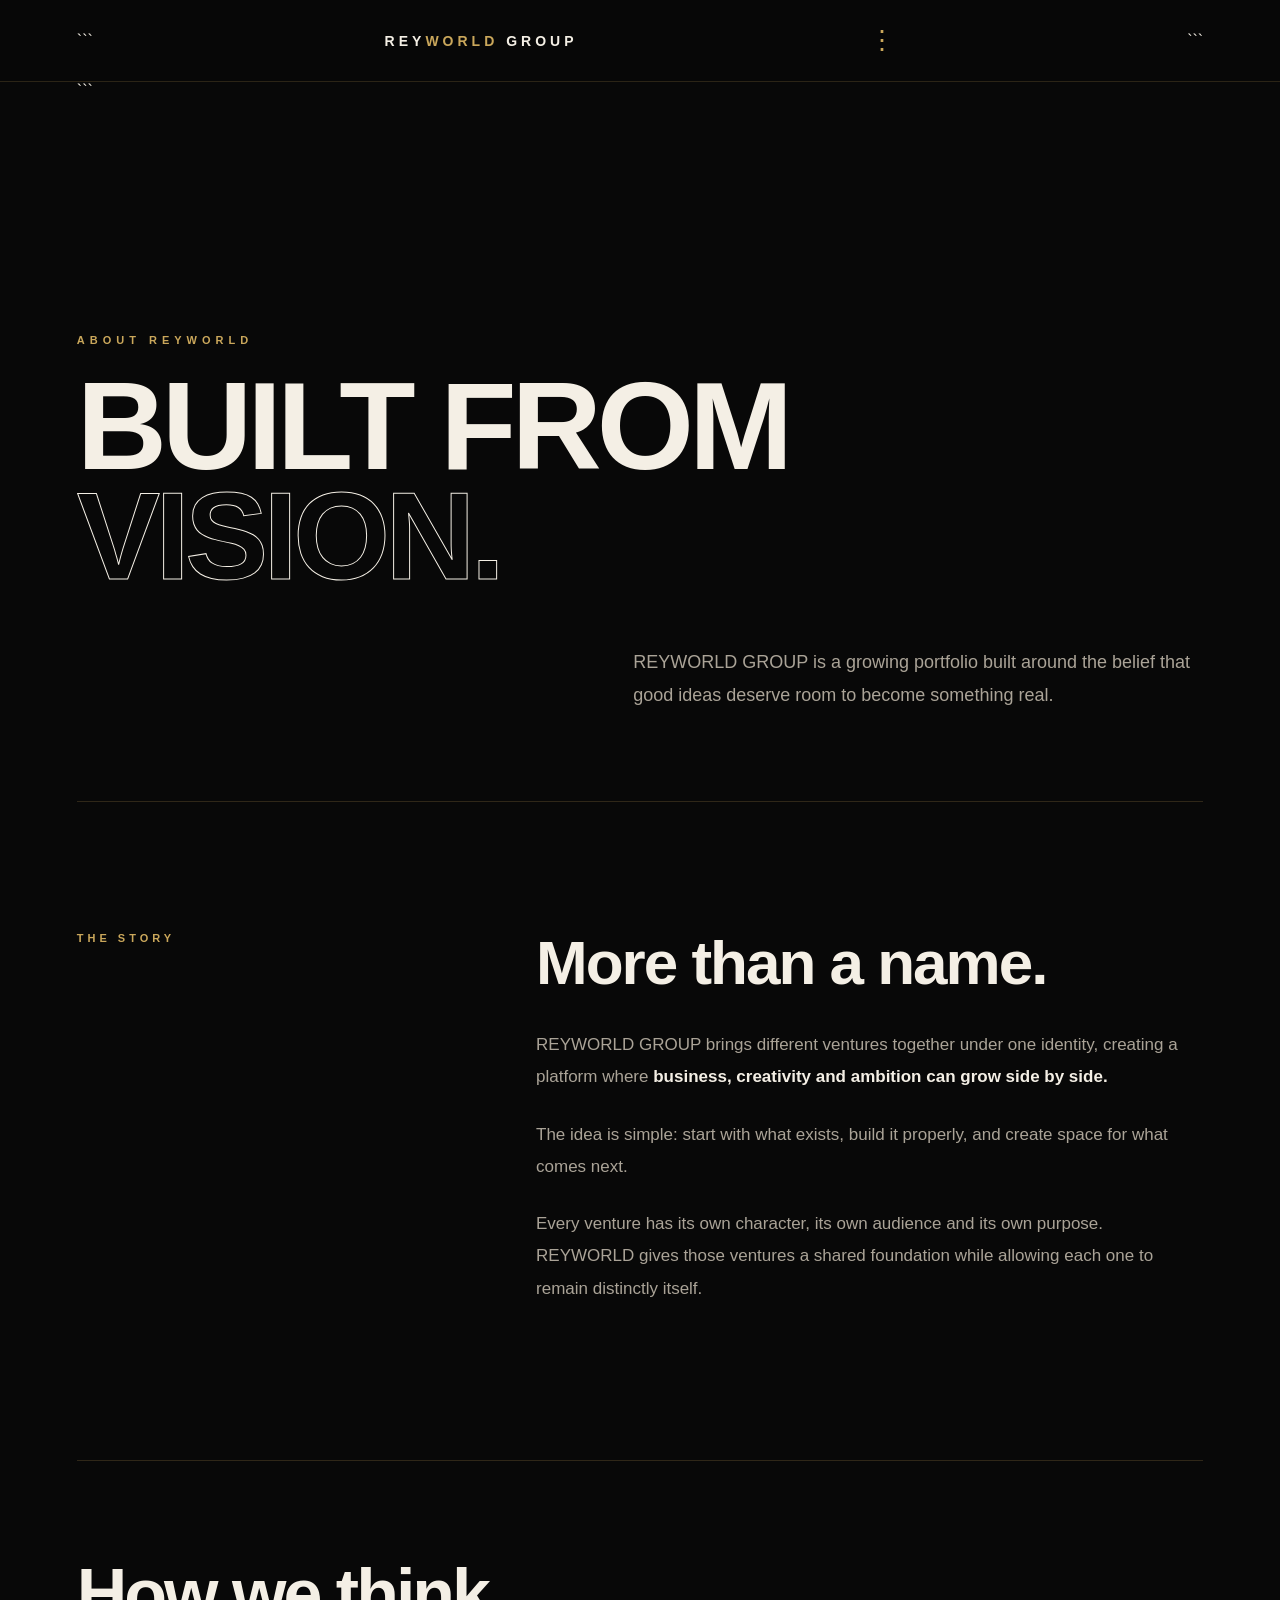
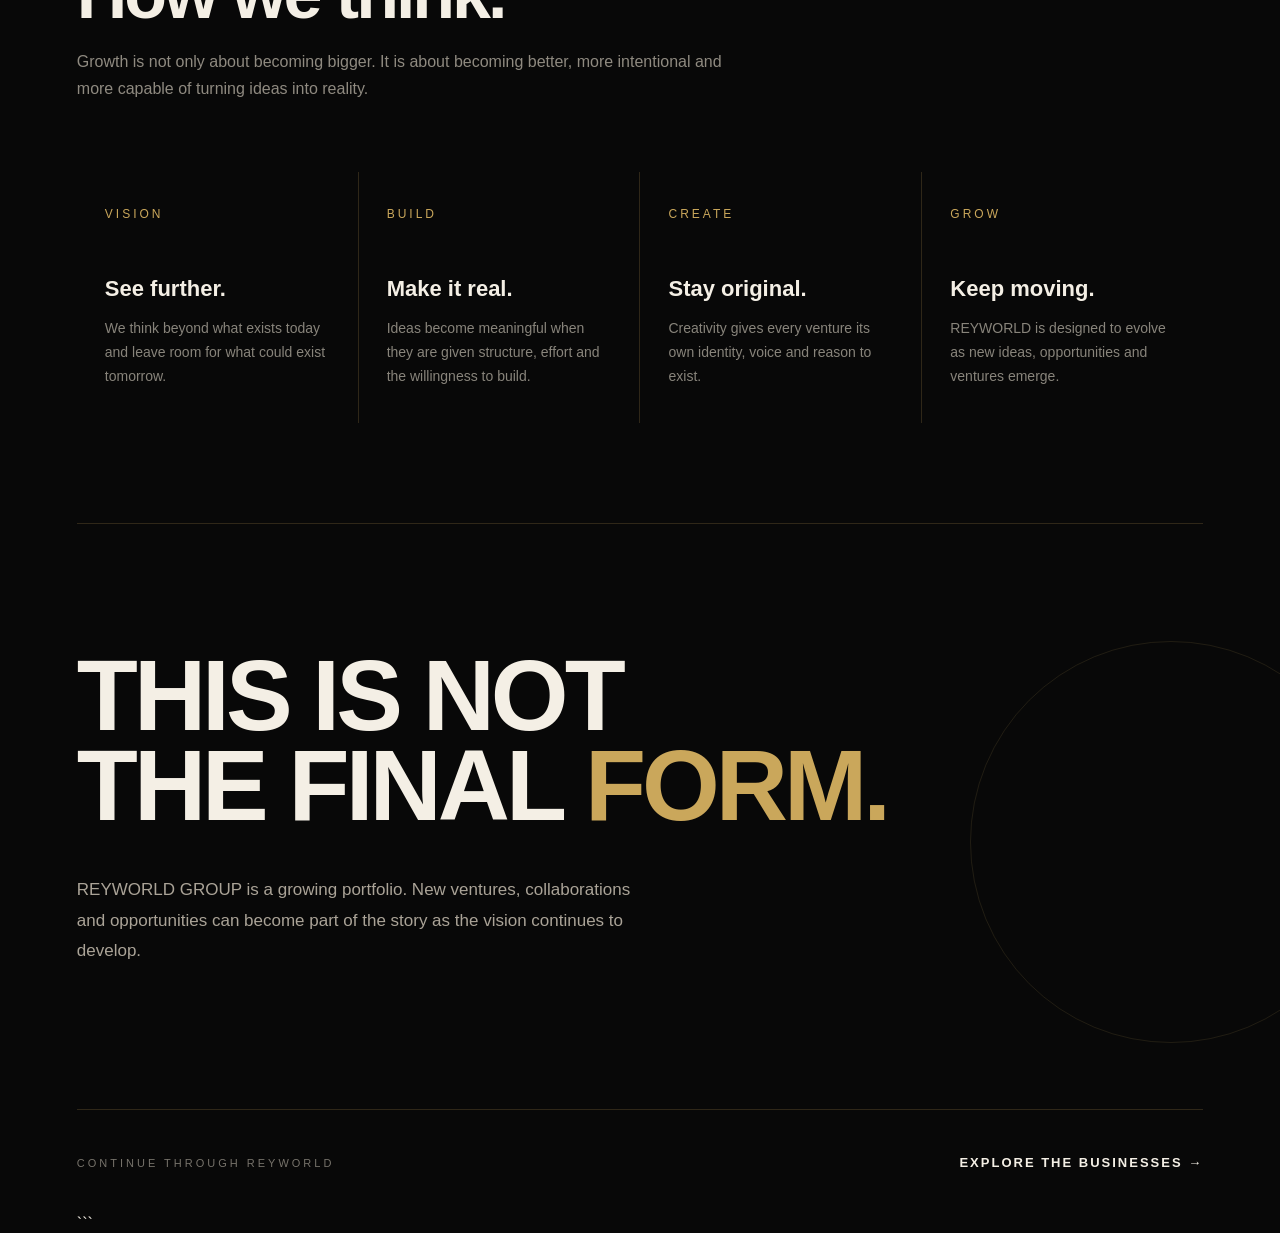
==== about.html @ 10439ef0 "Create about.html" ====
<!DOCTYPE html>

<html lang="en">
<head>
<meta charset="UTF-8">
<meta name="viewport" content="width=device-width, initial-scale=1.0">

<title>About | REYWORLD GROUP</title>

<style>
* {
    box-sizing: border-box;
}

html {
    scroll-behavior: smooth;
}

body {
    margin: 0;
    background: #080808;
    color: #f4efe5;
    font-family: Arial, Helvetica, sans-serif;
}

/* =========================
   NAV
========================= */

nav {
    position: sticky;
    top: 0;
    z-index: 1000;

    display: flex;
    justify-content: space-between;
    align-items: center;

    padding: 25px 6%;

    background: rgba(8, 8, 8, 0.96);
    border-bottom: 1px solid rgba(202, 167, 91, 0.18);
}

.logo {
    color: #f4efe5;
    font-size: 14px;
    font-weight: bold;
    letter-spacing: 4px;
}

.logo span {
    color: #caa75b;
}

.menu {
    color: #caa75b;
    font-size: 26px;
}

/* =========================
   PAGE
========================= */

.page {
    width: min(1200px, 88%);
    margin: auto;
}

/* =========================
   INTRO
========================= */

.intro {
    min-height: 78vh;

    display: flex;
    align-items: flex-end;

    padding: 100px 0 90px;

    border-bottom: 1px solid rgba(202, 167, 91, 0.2);
}

.intro-inner {
    width: 100%;
}

.eyebrow {
    margin-bottom: 25px;

    color: #caa75b;

    font-size: 11px;
    font-weight: bold;
    letter-spacing: 5px;
    text-transform: uppercase;
}

.intro h1 {
    max-width: 950px;

    margin: 0;

    font-size: clamp(55px, 10vw, 125px);
    line-height: 0.88;
    letter-spacing: -5px;
    text-transform: uppercase;
}

.intro h1 span {
    color: transparent;
    -webkit-text-stroke: 1px #f4efe5;
}

.intro-text {
    max-width: 570px;

    margin: 55px 0 0 auto;

    color: #aaa397;

    font-size: 18px;
    line-height: 1.8;
}

/* =========================
   STORY
========================= */

.story {
    display: grid;

    grid-template-columns: 0.7fr 1.3fr;

    gap: 100px;

    padding: 130px 0;
}

.story-label {
    color: #caa75b;

    font-size: 11px;
    font-weight: bold;
    letter-spacing: 4px;
    text-transform: uppercase;
}

.story-content h2 {
    margin: 0 0 35px;

    font-size: clamp(35px, 5vw, 62px);
    line-height: 1;
    letter-spacing: -2px;
}

.story-content p {
    margin: 0 0 25px;

    color: #aaa397;

    font-size: 17px;
    line-height: 1.9;
}

.story-content p strong {
    color: #f4efe5;
}

/* =========================
   VALUES
========================= */

.values {
    padding: 100px 0;

    border-top: 1px solid rgba(202, 167, 91, 0.2);
    border-bottom: 1px solid rgba(202, 167, 91, 0.2);
}

.values-title {
    max-width: 650px;

    margin-bottom: 70px;
}

.values-title h2 {
    margin: 0 0 20px;

    font-size: clamp(38px, 6vw, 70px);
    line-height: 0.95;
    letter-spacing: -3px;
}

.values-title p {
    margin: 0;

    color: #8f8a80;

    font-size: 16px;
    line-height: 1.7;
}

.value-grid {
    display: grid;

    grid-template-columns: repeat(4, 1fr);

    gap: 1px;

    background: rgba(202, 167, 91, 0.2);
}

.value {
    min-height: 230px;

    padding: 35px 28px;

    background: #080808;
}

.value-number {
    color: #caa75b;

    font-size: 12px;
    letter-spacing: 3px;
}

.value h3 {
    margin: 55px 0 15px;

    font-size: 22px;
}

.value p {
    margin: 0;

    color: #88847b;

    font-size: 14px;
    line-height: 1.7;
}

/* =========================
   GROWTH
========================= */

.growth {
    position: relative;

    min-height: 65vh;

    display: flex;
    align-items: center;

    padding: 120px 0;
}

.growth::before {
    content: "";

    position: absolute;

    right: -15%;
    top: 20%;

    width: 400px;
    height: 400px;

    border: 1px solid rgba(202, 167, 91, 0.13);

    border-radius: 50%;
}

.growth-content {
    position: relative;
    z-index: 2;
}

.growth h2 {
    max-width: 900px;

    margin: 0;

    font-size: clamp(48px, 8vw, 100px);

    line-height: 0.9;

    letter-spacing: -4px;

    text-transform: uppercase;
}

.growth h2 span {
    color: #caa75b;
}

.growth p {
    max-width: 560px;

    margin-top: 45px;

    color: #aaa397;

    font-size: 17px;
    line-height: 1.8;
}

/* =========================
   NEXT
========================= */

.next {
    display: flex;
    justify-content: space-between;
    align-items: center;

    padding: 45px 0;

    border-top: 1px solid rgba(202, 167, 91, 0.2);
}

.next span {
    color: #77736b;

    font-size: 11px;
    letter-spacing: 3px;
    text-transform: uppercase;
}

.next a {
    color: #f4efe5;

    text-decoration: none;

    font-size: 13px;
    font-weight: bold;

    letter-spacing: 2px;
    text-transform: uppercase;

    transition: 0.3s;
}

.next a:hover {
    color: #caa75b;
}

/* =========================
   MOBILE
========================= */

@media (max-width: 800px) {

    .page {
        width: 84%;
    }

    .intro {
        min-height: 70vh;
        padding: 80px 0;
    }

    .intro h1 {
        letter-spacing: -3px;
    }

    .intro-text {
        margin: 40px 0 0;
        font-size: 16px;
    }

    .story {
        grid-template-columns: 1fr;
        gap: 35px;
        padding: 90px 0;
    }

    .value-grid {
        grid-template-columns: 1fr 1fr;
    }

    .value {
        min-height: 210px;
    }

    .growth {
        min-height: 60vh;
        padding: 90px 0;
    }

    .growth h2 {
        letter-spacing: -3px;
    }
}

@media (max-width: 520px) {

    .value-grid {
        grid-template-columns: 1fr;
    }

    .value {
        min-height: auto;
    }

    .next {
        gap: 20px;
    }
}
</style>

</head>

<body>

<nav>

```
<div class="logo">
    REY<span>WORLD</span> GROUP
</div>

<div class="menu">
    ⋮
</div>
```

</nav>

<main class="page">

```
<section class="intro">

    <div class="intro-inner">

        <div class="eyebrow">
            About REYWORLD
        </div>

        <h1>
            Built from
            <span>vision.</span>
        </h1>

        <p class="intro-text">
            REYWORLD GROUP is a growing portfolio built around
            the belief that good ideas deserve room to become
            something real.
        </p>

    </div>

</section>


<section class="story">

    <div class="story-label">
        The story
    </div>

    <div class="story-content">

        <h2>
            More than a name.
        </h2>

        <p>
            REYWORLD GROUP brings different ventures together
            under one identity, creating a platform where
            <strong>business, creativity and ambition can grow side by side.</strong>
        </p>

        <p>
            The idea is simple: start with what exists, build it
            properly, and create space for what comes next.
        </p>

        <p>
            Every venture has its own character, its own audience
            and its own purpose. REYWORLD gives those ventures a
            shared foundation while allowing each one to remain
            distinctly itself.
        </p>

    </div>

</section>


<section class="values">

    <div class="values-title">

        <h2>
            How we think.
        </h2>

        <p>
            Growth is not only about becoming bigger.
            It is about becoming better, more intentional
            and more capable of turning ideas into reality.
        </p>

    </div>


    <div class="value-grid">

        <article class="value">

            <div class="value-number">
                VISION
            </div>

            <h3>
                See further.
            </h3>

            <p>
                We think beyond what exists today and leave
                room for what could exist tomorrow.
            </p>

        </article>


        <article class="value">

            <div class="value-number">
                BUILD
            </div>

            <h3>
                Make it real.
            </h3>

            <p>
                Ideas become meaningful when they are given
                structure, effort and the willingness to build.
            </p>

        </article>


        <article class="value">

            <div class="value-number">
                CREATE
            </div>

            <h3>
                Stay original.
            </h3>

            <p>
                Creativity gives every venture its own identity,
                voice and reason to exist.
            </p>

        </article>


        <article class="value">

            <div class="value-number">
                GROW
            </div>

            <h3>
                Keep moving.
            </h3>

            <p>
                REYWORLD is designed to evolve as new ideas,
                opportunities and ventures emerge.
            </p>

        </article>

    </div>

</section>


<section class="growth">

    <div class="growth-content">

        <h2>
            This is not<br>
            the final <span>form.</span>
        </h2>

        <p>
            REYWORLD GROUP is a growing portfolio. New ventures,
            collaborations and opportunities can become part of
            the story as the vision continues to develop.
        </p>

    </div>

</section>


<div class="next">

    <span>
        Continue through REYWORLD
    </span>

    <a href="businesses.html">
        Explore the businesses →
    </a>

</div>
```

</main>

</body>
</html>
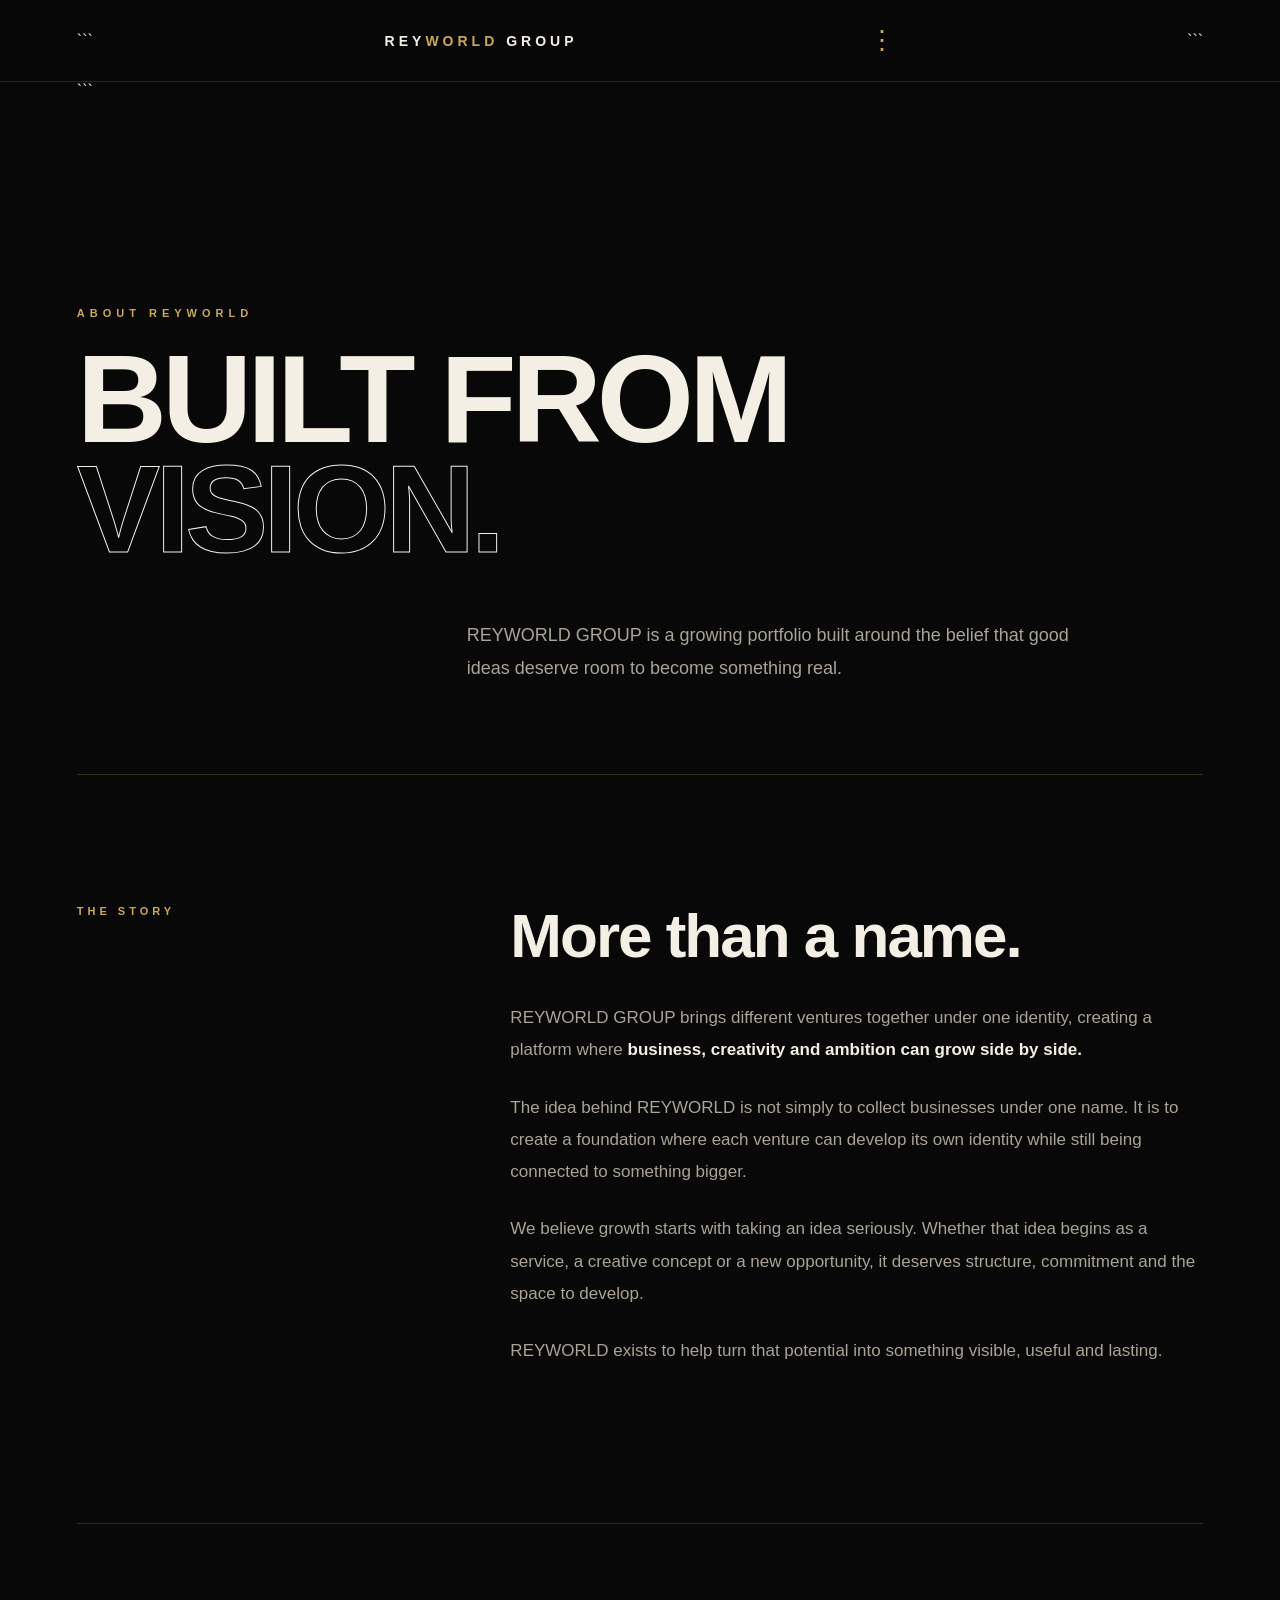
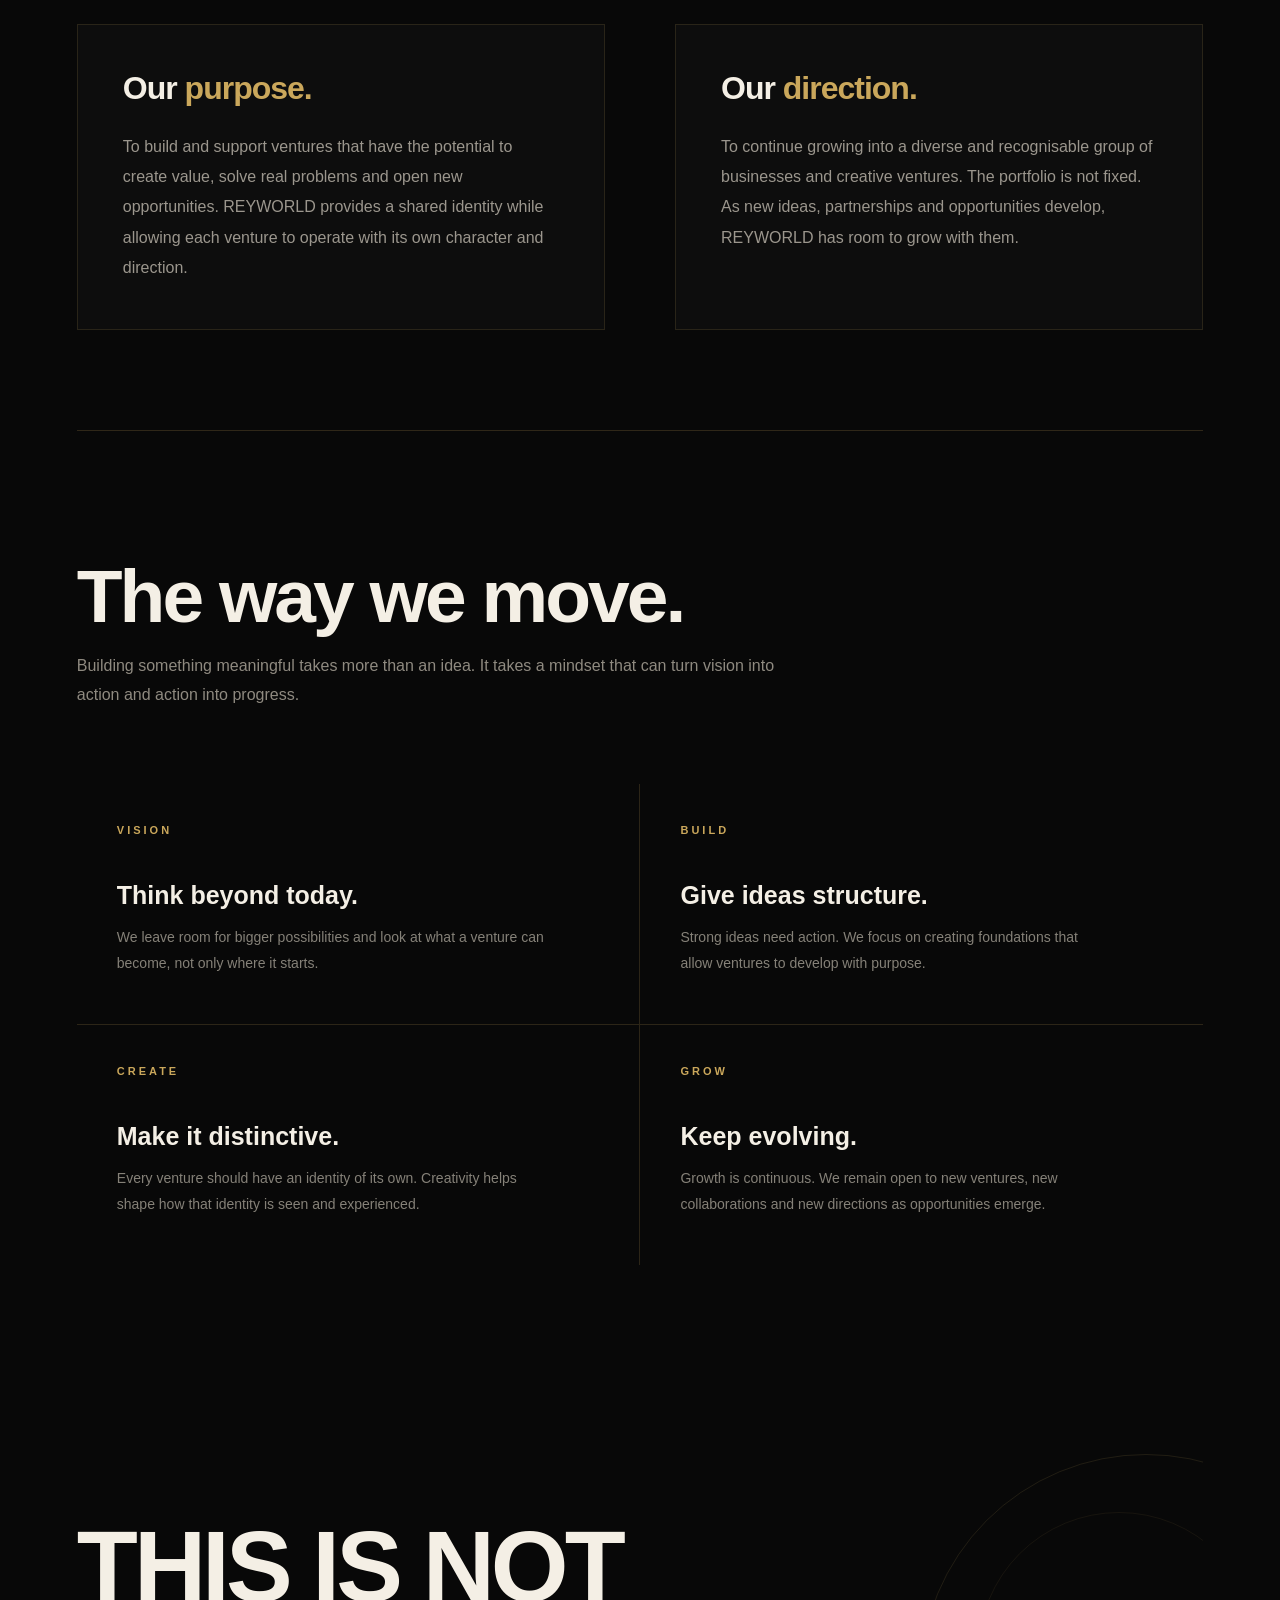
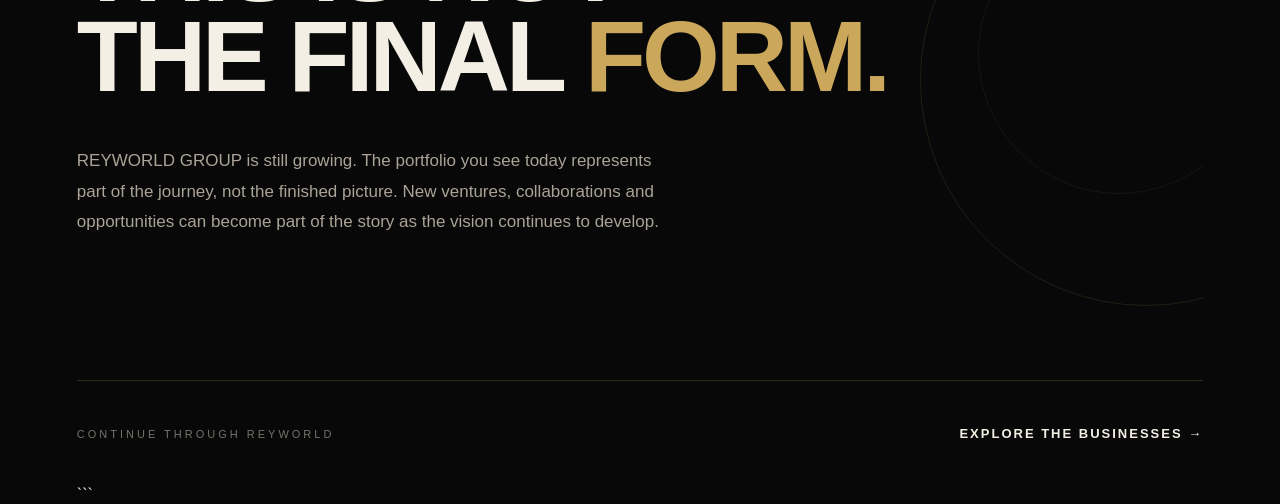
==== commit 54500298: "Update about.html" ====
--- a/about.html
+++ b/about.html
@@ -24,7 +24,7 @@
 }
 
 /* =========================
-   NAV
+   NAVIGATION
 ========================= */
 
 nav {
@@ -38,7 +38,7 @@
 
     padding: 25px 6%;
 
-    background: rgba(8, 8, 8, 0.96);
+    background: rgba(8, 8, 8, 0.97);
     border-bottom: 1px solid rgba(202, 167, 91, 0.18);
 }
 
@@ -72,7 +72,7 @@
 ========================= */
 
 .intro {
-    min-height: 78vh;
+    min-height: 75vh;
 
     display: flex;
     align-items: flex-end;
@@ -80,10 +80,6 @@
     padding: 100px 0 90px;
 
     border-bottom: 1px solid rgba(202, 167, 91, 0.2);
-}
-
-.intro-inner {
-    width: 100%;
 }
 
 .eyebrow {
@@ -98,7 +94,7 @@
 }
 
 .intro h1 {
-    max-width: 950px;
+    max-width: 1000px;
 
     margin: 0;
 
@@ -114,7 +110,7 @@
 }
 
 .intro-text {
-    max-width: 570px;
+    max-width: 610px;
 
     margin: 55px 0 0 auto;
 
@@ -131,7 +127,7 @@
 .story {
     display: grid;
 
-    grid-template-columns: 0.7fr 1.3fr;
+    grid-template-columns: 0.65fr 1.35fr;
 
     gap: 100px;
 
@@ -169,77 +165,129 @@
 }
 
 /* =========================
-   VALUES
-========================= */
-
-.values {
+   PURPOSE
+========================= */
+
+.purpose {
+    display: grid;
+
+    grid-template-columns: 1fr 1fr;
+
+    gap: 70px;
+
     padding: 100px 0;
 
     border-top: 1px solid rgba(202, 167, 91, 0.2);
     border-bottom: 1px solid rgba(202, 167, 91, 0.2);
 }
 
-.values-title {
-    max-width: 650px;
-
-    margin-bottom: 70px;
-}
-
-.values-title h2 {
+.purpose-block {
+    padding: 45px;
+
+    background: #0d0d0d;
+
+    border: 1px solid rgba(202, 167, 91, 0.15);
+}
+
+.purpose-block h2 {
+    margin: 0 0 25px;
+
+    font-size: 32px;
+    letter-spacing: -1px;
+}
+
+.purpose-block h2 span {
+    color: #caa75b;
+}
+
+.purpose-block p {
+    margin: 0;
+
+    color: #9b968d;
+
+    font-size: 16px;
+    line-height: 1.9;
+}
+
+/* =========================
+   APPROACH
+========================= */
+
+.approach {
+    padding: 130px 0;
+}
+
+.approach-heading {
+    max-width: 720px;
+
+    margin-bottom: 75px;
+}
+
+.approach-heading h2 {
     margin: 0 0 20px;
 
-    font-size: clamp(38px, 6vw, 70px);
+    font-size: clamp(40px, 6vw, 75px);
+
     line-height: 0.95;
     letter-spacing: -3px;
 }
 
-.values-title p {
+.approach-heading p {
     margin: 0;
 
     color: #8f8a80;
 
     font-size: 16px;
-    line-height: 1.7;
-}
-
-.value-grid {
+    line-height: 1.8;
+}
+
+.approach-grid {
     display: grid;
 
-    grid-template-columns: repeat(4, 1fr);
+    grid-template-columns: repeat(2, 1fr);
 
     gap: 1px;
 
-    background: rgba(202, 167, 91, 0.2);
-}
-
-.value {
-    min-height: 230px;
-
-    padding: 35px 28px;
+    background: rgba(202, 167, 91, 0.18);
+}
+
+.approach-item {
+    min-height: 240px;
+
+    padding: 40px;
 
     background: #080808;
 }
 
-.value-number {
+.approach-item strong {
+    display: block;
+
+    margin-bottom: 45px;
+
     color: #caa75b;
 
-    font-size: 12px;
+    font-size: 11px;
+
     letter-spacing: 3px;
-}
-
-.value h3 {
-    margin: 55px 0 15px;
-
-    font-size: 22px;
-}
-
-.value p {
+
+    text-transform: uppercase;
+}
+
+.approach-item h3 {
+    margin: 0 0 15px;
+
+    font-size: 25px;
+}
+
+.approach-item p {
+    max-width: 430px;
+
     margin: 0;
 
-    color: #88847b;
+    color: #858178;
 
     font-size: 14px;
-    line-height: 1.7;
+    line-height: 1.8;
 }
 
 /* =========================
@@ -255,6 +303,8 @@
     align-items: center;
 
     padding: 120px 0;
+
+    overflow: hidden;
 }
 
 .growth::before {
@@ -263,12 +313,28 @@
     position: absolute;
 
     right: -15%;
+    top: 10%;
+
+    width: 450px;
+    height: 450px;
+
+    border: 1px solid rgba(202, 167, 91, 0.13);
+
+    border-radius: 50%;
+}
+
+.growth::after {
+    content: "";
+
+    position: absolute;
+
+    right: -5%;
     top: 20%;
 
-    width: 400px;
-    height: 400px;
-
-    border: 1px solid rgba(202, 167, 91, 0.13);
+    width: 280px;
+    height: 280px;
+
+    border: 1px solid rgba(202, 167, 91, 0.08);
 
     border-radius: 50%;
 }
@@ -279,7 +345,7 @@
 }
 
 .growth h2 {
-    max-width: 900px;
+    max-width: 950px;
 
     margin: 0;
 
@@ -297,7 +363,7 @@
 }
 
 .growth p {
-    max-width: 560px;
+    max-width: 590px;
 
     margin-top: 45px;
 
@@ -377,12 +443,22 @@
         padding: 90px 0;
     }
 
-    .value-grid {
-        grid-template-columns: 1fr 1fr;
-    }
-
-    .value {
-        min-height: 210px;
+    .purpose {
+        grid-template-columns: 1fr;
+        gap: 20px;
+        padding: 80px 0;
+    }
+
+    .purpose-block {
+        padding: 30px;
+    }
+
+    .approach {
+        padding: 90px 0;
+    }
+
+    .approach-grid {
+        grid-template-columns: 1fr;
     }
 
     .growth {
@@ -397,16 +473,10 @@
 
 @media (max-width: 520px) {
 
-    .value-grid {
-        grid-template-columns: 1fr;
-    }
-
-    .value {
-        min-height: auto;
-    }
-
     .next {
-        gap: 20px;
+        align-items: flex-start;
+        flex-direction: column;
+        gap: 25px;
     }
 }
 </style>
@@ -432,9 +502,11 @@
 <main class="page">
 
 ```
+<!-- INTRO -->
+
 <section class="intro">
 
-    <div class="intro-inner">
+    <div>
 
         <div class="eyebrow">
             About REYWORLD
@@ -456,6 +528,8 @@
 </section>
 
 
+<!-- STORY -->
+
 <section class="story">
 
     <div class="story-label">
@@ -475,15 +549,22 @@
         </p>
 
         <p>
-            The idea is simple: start with what exists, build it
-            properly, and create space for what comes next.
+            The idea behind REYWORLD is not simply to collect
+            businesses under one name. It is to create a foundation
+            where each venture can develop its own identity while
+            still being connected to something bigger.
         </p>
 
         <p>
-            Every venture has its own character, its own audience
-            and its own purpose. REYWORLD gives those ventures a
-            shared foundation while allowing each one to remain
-            distinctly itself.
+            We believe growth starts with taking an idea seriously.
+            Whether that idea begins as a service, a creative
+            concept or a new opportunity, it deserves structure,
+            commitment and the space to develop.
+        </p>
+
+        <p>
+            REYWORLD exists to help turn that potential into
+            something visible, useful and lasting.
         </p>
 
     </div>
@@ -491,92 +572,137 @@
 </section>
 
 
-<section class="values">
-
-    <div class="values-title">
+<!-- PURPOSE -->
+
+<section class="purpose">
+
+    <div class="purpose-block">
 
         <h2>
-            How we think.
+            Our <span>purpose.</span>
         </h2>
 
         <p>
-            Growth is not only about becoming bigger.
-            It is about becoming better, more intentional
-            and more capable of turning ideas into reality.
+            To build and support ventures that have the potential
+            to create value, solve real problems and open new
+            opportunities. REYWORLD provides a shared identity
+            while allowing each venture to operate with its own
+            character and direction.
         </p>
 
     </div>
 
 
-    <div class="value-grid">
-
-        <article class="value">
-
-            <div class="value-number">
-                VISION
-            </div>
+    <div class="purpose-block">
+
+        <h2>
+            Our <span>direction.</span>
+        </h2>
+
+        <p>
+            To continue growing into a diverse and recognisable
+            group of businesses and creative ventures. The portfolio
+            is not fixed. As new ideas, partnerships and opportunities
+            develop, REYWORLD has room to grow with them.
+        </p>
+
+    </div>
+
+</section>
+
+
+<!-- APPROACH -->
+
+<section class="approach">
+
+    <div class="approach-heading">
+
+        <h2>
+            The way we move.
+        </h2>
+
+        <p>
+            Building something meaningful takes more than an idea.
+            It takes a mindset that can turn vision into action
+            and action into progress.
+        </p>
+
+    </div>
+
+
+    <div class="approach-grid">
+
+        <article class="approach-item">
+
+            <strong>
+                Vision
+            </strong>
 
             <h3>
-                See further.
+                Think beyond today.
             </h3>
 
             <p>
-                We think beyond what exists today and leave
-                room for what could exist tomorrow.
+                We leave room for bigger possibilities and
+                look at what a venture can become, not only
+                where it starts.
             </p>
 
         </article>
 
 
-        <article class="value">
-
-            <div class="value-number">
-                BUILD
-            </div>
+        <article class="approach-item">
+
+            <strong>
+                Build
+            </strong>
 
             <h3>
-                Make it real.
+                Give ideas structure.
             </h3>
 
             <p>
-                Ideas become meaningful when they are given
-                structure, effort and the willingness to build.
+                Strong ideas need action. We focus on creating
+                foundations that allow ventures to develop
+                with purpose.
             </p>
 
         </article>
 
 
-        <article class="value">
-
-            <div class="value-number">
-                CREATE
-            </div>
+        <article class="approach-item">
+
+            <strong>
+                Create
+            </strong>
 
             <h3>
-                Stay original.
+                Make it distinctive.
             </h3>
 
             <p>
-                Creativity gives every venture its own identity,
-                voice and reason to exist.
+                Every venture should have an identity of its own.
+                Creativity helps shape how that identity is seen
+                and experienced.
             </p>
 
         </article>
 
 
-        <article class="value">
-
-            <div class="value-number">
-                GROW
-            </div>
+        <article class="approach-item">
+
+            <strong>
+                Grow
+            </strong>
 
             <h3>
-                Keep moving.
+                Keep evolving.
             </h3>
 
             <p>
-                REYWORLD is designed to evolve as new ideas,
-                opportunities and ventures emerge.
+                Growth is continuous. We remain open to new
+                ventures, new collaborations and new directions
+                as opportunities emerge.
             </p>
 
         </article>
@@ -585,6 +711,8 @@
 
 </section>
 
+
+<!-- GROWTH -->
 
 <section class="growth">
 
@@ -596,15 +724,19 @@
         </h2>
 
         <p>
-            REYWORLD GROUP is a growing portfolio. New ventures,
-            collaborations and opportunities can become part of
-            the story as the vision continues to develop.
+            REYWORLD GROUP is still growing. The portfolio you
+            see today represents part of the journey, not the
+            finished picture. New ventures, collaborations and
+            opportunities can become part of the story as the
+            vision continues to develop.
         </p>
 
     </div>
 
 </section>
 
+
+<!-- NEXT -->
 
 <div class="next">
 
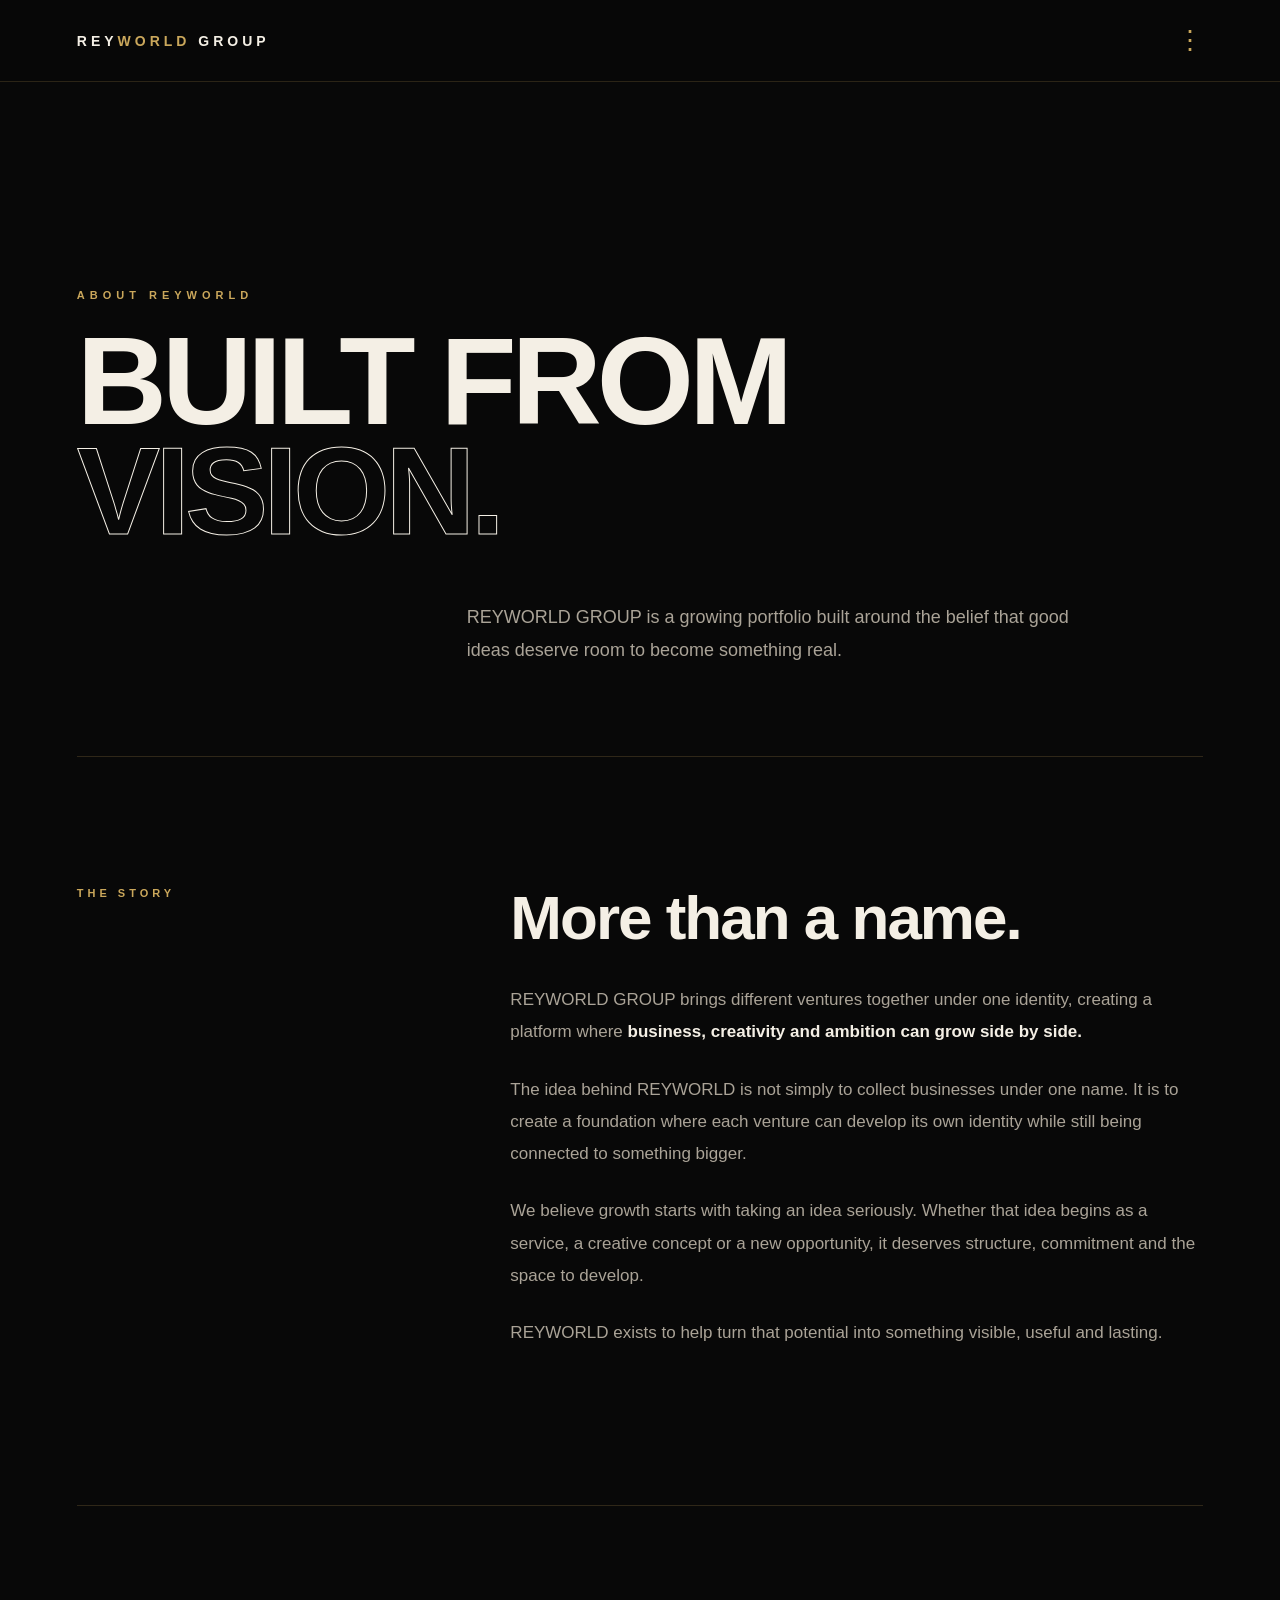
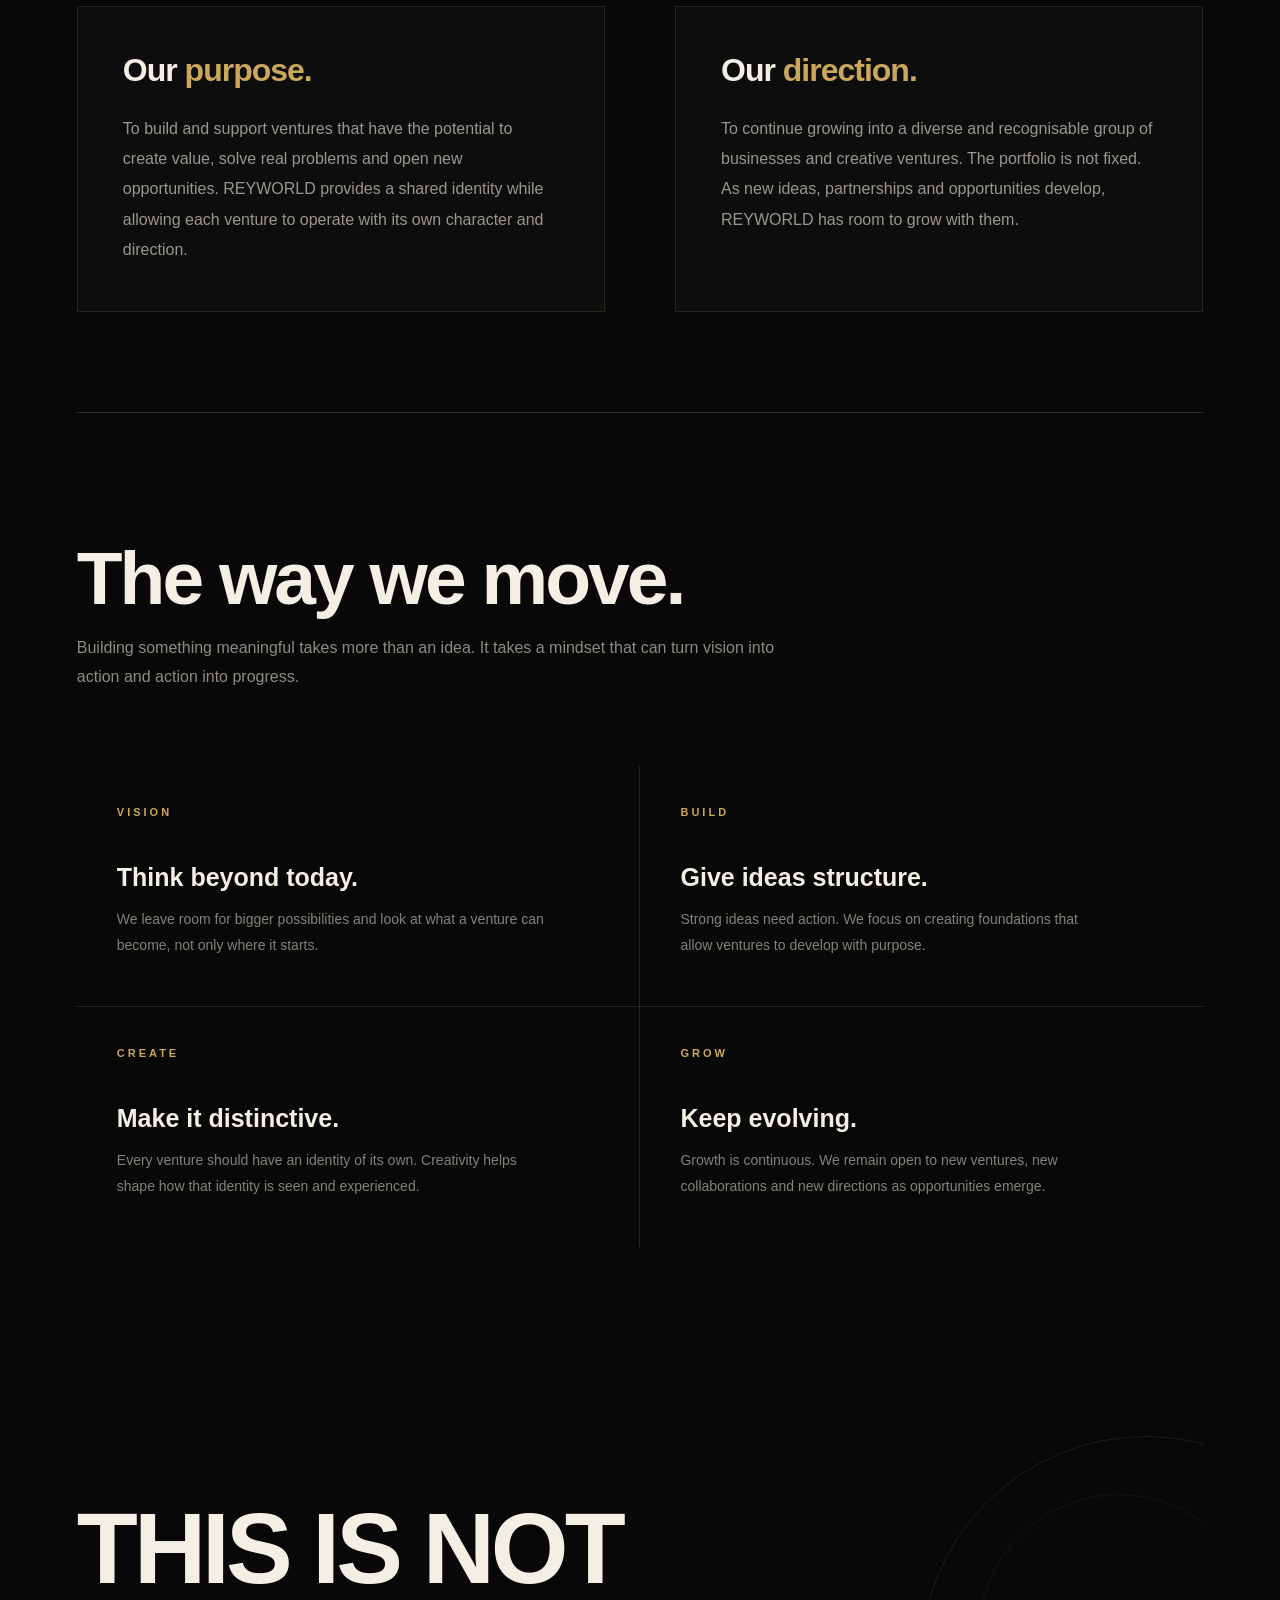
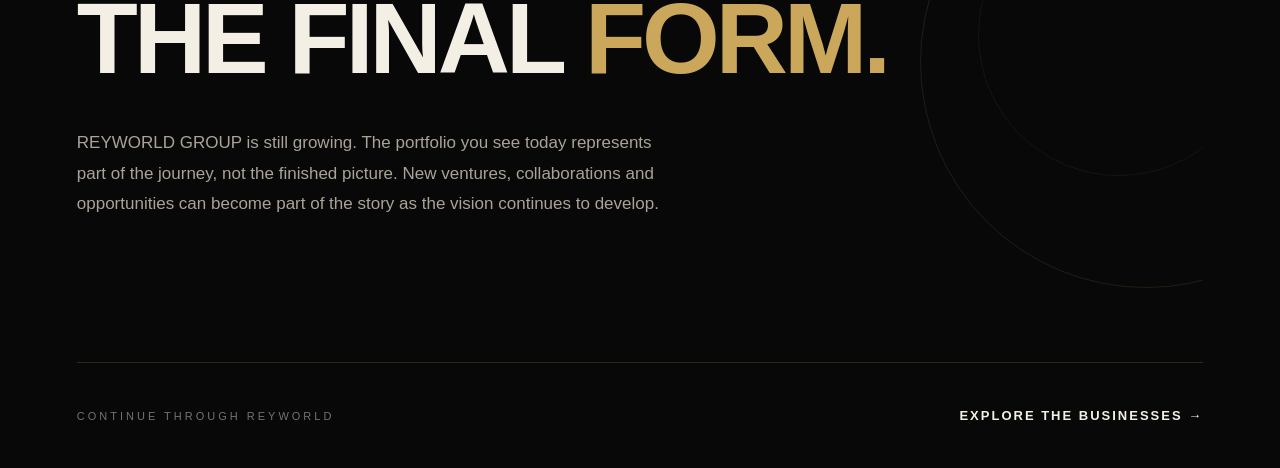
==== commit d4ad2707: "Update about.html" ====
--- a/about.html
+++ b/about.html
@@ -487,7 +487,7 @@
 
 <nav>
 
-```
+
 <div class="logo">
     REY<span>WORLD</span> GROUP
 </div>
@@ -495,13 +495,13 @@
 <div class="menu">
     ⋮
 </div>
-```
+
 
 </nav>
 
 <main class="page">
 
-```
+
 <!-- INTRO -->
 
 <section class="intro">
@@ -749,7 +749,7 @@
     </a>
 
 </div>
-```
+
 
 </main>
 
